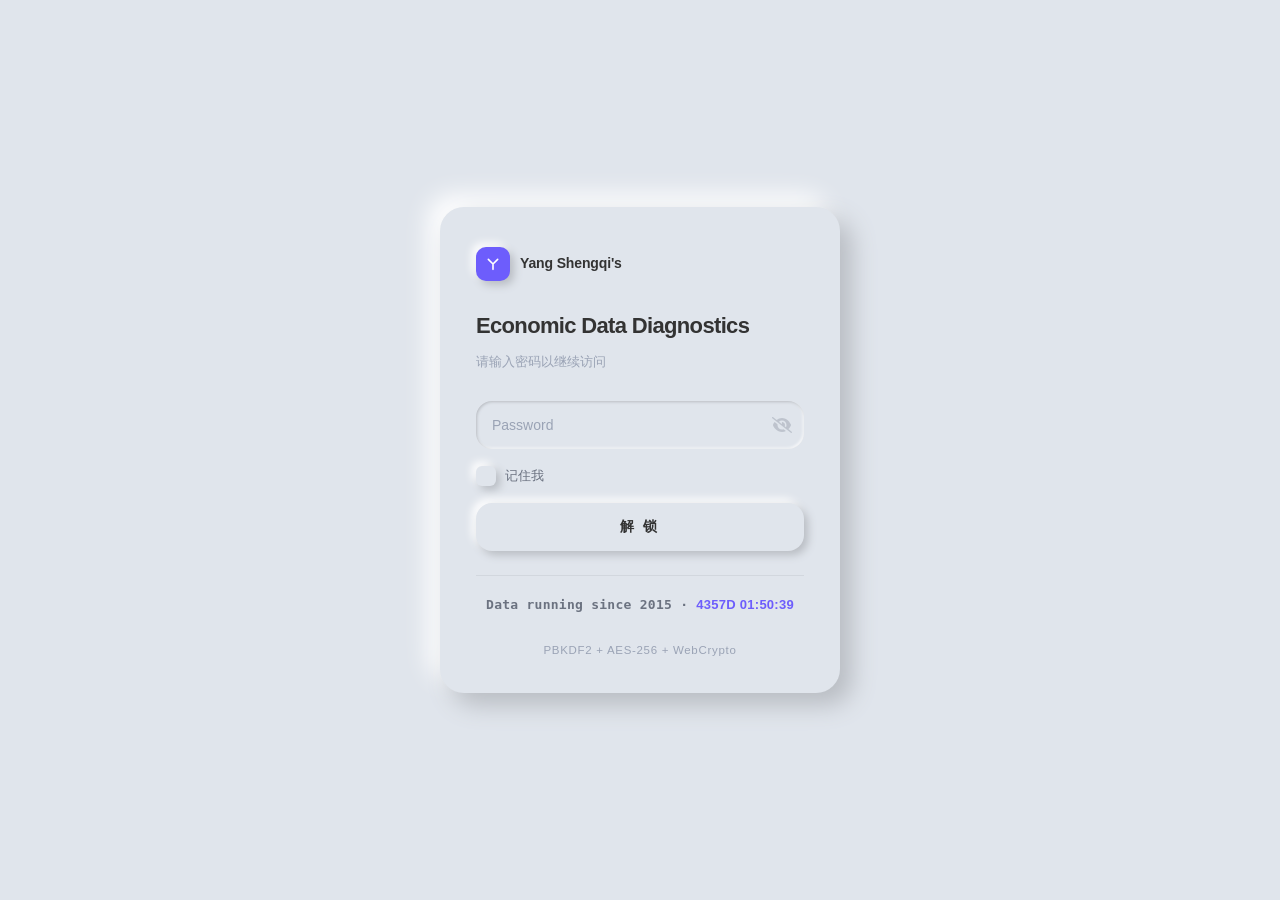
==== Economic-Data-Diagnostics.html @ 1b97c03e "Add files via upload" ====
<!DOCTYPE html>
<html lang="zh-CN">
<head>
    <meta charset="utf-8" />
    <meta name="robots" content="noindex, nofollow, nosnippet, noarchive">
    <title>Yang Shengqi's</title>
    <link rel="icon" href="images/favicon.ico">
    <meta name="viewport" content="width=device-width, initial-scale=1" />

    <meta http-equiv="cache-control" content="no-cache, no-store, must-revalidate" />
    <meta http-equiv="expires" content="0" />
    <meta http-equiv="pragma" content="no-cache" />

    <style>
        /* ============================================================
         * 新拟物 · 全局变量
         * ============================================================ */
        :root{
            --bg:#e0e5ec;
            --shadow-dark:#b8bcc2;
            --shadow-light:#ffffff;

            --accent:#6d5dfc;
            --accent-2:#35c7b3;
            --accent-3:#f0a44a;

            --text:#333333;
            --text-2:#6b7280;
            --text-3:#9aa3b5;

            --sh-out-xs:2px 2px 4px var(--shadow-dark),-2px -2px 4px var(--shadow-light);
            --sh-out-sm:4px 4px 8px var(--shadow-dark),-4px -4px 8px var(--shadow-light);
            --sh-out:8px 8px 16px var(--shadow-dark),-8px -8px 16px var(--shadow-light);
            --sh-out-lg:12px 12px 24px var(--shadow-dark),-12px -12px 24px var(--shadow-light);
            --sh-hover:2px 2px 4px var(--shadow-dark),-2px -2px 4px var(--shadow-light);
            --sh-in-xs:inset 1px 1px 3px var(--shadow-dark),inset -1px -1px 3px var(--shadow-light);
            --sh-in-sm:inset 3px 3px 6px var(--shadow-dark),inset -3px -3px 6px var(--shadow-light);
            --sh-in:inset 6px 6px 12px var(--shadow-dark),inset -6px -6px 12px var(--shadow-light);

            --r-sm:12px;
            --r-md:16px;
            --r-lg:24px;
            --r-full:999px;

            --t:300ms ease-in-out;

            --font:"Microsoft YaHei","PingFang SC","Hiragino Sans GB",
                   "Segoe UI",Roboto,Helvetica,Arial,
                   "Noto Sans SC","Source Han Sans SC",sans-serif;
            --font-mono:ui-monospace,SFMono-Regular,"SF Mono",
                        Menlo,Consolas,monospace;
        }

        /* ============================================================
         * 重置
         * ============================================================ */
        *,*::before,*::after{ box-sizing:border-box; font-family:var(--font); }
        html,body{ height:100%; margin:0; padding:0; }

        body{
            background:var(--bg);
            color:var(--text);
            font-size:14px;
            line-height:1.7;
            -webkit-font-smoothing:antialiased;
            -moz-osx-font-smoothing:grayscale;
            overflow:hidden;
        }

        /* ============================================================
         * 工具类（脚本依赖，不可删）
         * ============================================================ */
        .hidden{ display:none !important; }

        /* ============================================================
         * 加载屏
         * ============================================================ */
        #staticrypt_loading{
            position:fixed;
            inset:0;
            z-index:100;
            display:grid;
            place-items:center;
            background:var(--bg);
        }
        .spinner{
            width:38px;height:38px;border-radius:50%;
            border:3px solid transparent;
            box-shadow:var(--sh-out-sm);
            background:var(--bg);
            position:relative;
            animation:spin .9s linear infinite;
        }
        .spinner::after{
            content:"";
            position:absolute;
            inset:6px;
            border-radius:50%;
            border:3px solid transparent;
            border-top-color:var(--accent);
            animation:spin .9s linear infinite reverse;
        }
        @keyframes spin{ to{ transform:rotate(360deg); } }

        /* ============================================================
         * 内容容器
         * ============================================================ */
        #staticrypt_content{
            position:relative;
            z-index:1;
            min-height:100%;
            display:grid;
            place-items:center;
            padding:24px;
            animation:fadeUp .6s var(--t) both;
        }
        @keyframes fadeUp{
            from{ opacity:0; transform:translateY(16px); }
            to  { opacity:1; transform:translateY(0); }
        }

        /* ============================================================
         * 登录卡片（新拟物：凸起）
         * ============================================================ */
        .card{
            position:relative;
            width:min(400px,100%);
            padding:40px 36px 32px;
            border-radius:var(--r-lg);
            background:var(--bg);
            box-shadow:var(--sh-out-lg);
        }

        /* ---------- 品牌 ---------- */
        .brand{
            display:flex;
            align-items:center;
            gap:10px;
            margin-bottom:26px;
        }
        .brand .mark{
            width:34px;height:34px;
            border-radius:10px;
            flex:0 0 auto;
            display:grid;
            place-items:center;
            color:#fff;
            font-size:16px;
            font-weight:800;
            line-height:1;
            padding-bottom:1px;
            background:var(--accent);
            box-shadow:var(--sh-out-sm);
        }
        .brand .name{
            font-size:14px;
            font-weight:700;
            letter-spacing:-.01em;
            color:var(--text);
        }

        /* ---------- 标题 ---------- */
        .title{
            position:relative;
            margin:0 0 6px;
            font-size:22px;
            font-weight:800;
            letter-spacing:-.03em;
            color:var(--text);
        }
        .sub{
            margin:0 0 28px;
            font-size:13px;
            color:var(--text-3);
        }

        /* ============================================================
         * 表单
         * ============================================================ */
        .form{ display:flex; flex-direction:column; gap:14px; }

        /* 凹陷输入框 */
        .pwd{
            position:relative;
            border-radius:var(--r-md);
            background:var(--bg);
            box-shadow:var(--sh-in);
            transition:box-shadow var(--t);
        }
        .pwd:focus-within{
            box-shadow:var(--sh-in-xs);
        }
        .pwd input{
            width:100%;
            height:48px;
            padding:0 48px 0 16px;
            border:0;
            outline:0;
            background:transparent;
            color:var(--text);
            font-size:14px;
            font-family:inherit;
            letter-spacing:.02em;
        }
        .pwd input::placeholder{
            color:var(--text-3);
            letter-spacing:0;
        }

        .staticrypt-toggle-password-visibility{
            position:absolute;
            top:50%;
            right:12px;
            width:20px;height:20px;
            padding:0;margin:0;
            transform:translateY(-50%);
            cursor:pointer;
            opacity:.45;
            transition:opacity var(--t),transform var(--t);
            user-select:none;
            /* 让 base64 里的黑色 SVG 变浅灰 */
            filter:invert(60%) sepia(8%) saturate(400%) hue-rotate(180deg);
        }
        .staticrypt-toggle-password-visibility:hover{
            opacity:1;
            transform:translateY(-50%) scale(1.08);
        }
        .staticrypt-toggle-password-visibility:focus-visible{
            opacity:1;
            outline:2px solid var(--accent);
            outline-offset:2px;
            border-radius:4px;
        }

        /* ---------- 记住我 ---------- */
        .remember{
            display:flex;
            align-items:center;
            gap:9px;
            font-size:13px;
            color:var(--text-2);
            cursor:pointer;
            user-select:none;
            padding:2px 0;
        }
        .remember input[type="checkbox"]{
            appearance:none;
            -webkit-appearance:none;
            width:20px;height:20px;
            margin:0;
            flex:0 0 auto;
            border-radius:6px;
            background:var(--bg);
            box-shadow:var(--sh-out-sm);
            cursor:pointer;
            position:relative;
            transition:box-shadow var(--t);
        }
        .remember input[type="checkbox"]:hover{
            box-shadow:var(--sh-hover);
        }
        .remember input[type="checkbox"]:checked{
            box-shadow:var(--sh-in-sm);
        }
        .remember input[type="checkbox"]:checked::after{
            content:"";
            position:absolute;
            left:6px;top:2px;
            width:6px;height:11px;
            border:solid var(--accent);
            border-width:0 2px 2px 0;
            transform:rotate(45deg);
        }

        /* ---------- 提交按钮（新拟物：凸起 → hover 缩小 → active 凹陷） ---------- */
        .submit{
            position:relative;
            height:48px;
            border:0;
            border-radius:var(--r-md);
            background:var(--bg);
            color:var(--text);
            font-family:inherit;
            font-size:14px;
            font-weight:650;
            letter-spacing:.18em;
            cursor:pointer;
            box-shadow:var(--sh-out-sm);
            transition:box-shadow var(--t),color var(--t);
        }
        .submit:hover{
            color:var(--accent);
            box-shadow:var(--sh-hover);
        }
        .submit:active{
            box-shadow:var(--sh-in-sm);
        }
        .submit:focus-visible{
            outline:2px solid var(--accent);
            outline-offset:3px;
        }
        .submit span{ position:relative; z-index:1; }

        /* ============================================================
         * 页脚 + 运行时长
         * ============================================================ */
        .foot{
            margin-top:24px;
            padding-top:18px;
            border-top:1px solid rgba(184,188,194,.35);
            text-align:center;
            font-size:11.5px;
            letter-spacing:.06em;
            color:var(--text-3);
        }
        .foot .timer{
            display:block;
            margin-bottom:6px;
            font-family:var(--font-mono);
            font-size:13px;
            font-weight:700;
            letter-spacing:.02em;
            color:var(--text-2);
        }
        .foot .timer #display{
            color:var(--accent);
            font-variant-numeric:tabular-nums;
        }

        /* ============================================================
         * 响应式
         * ============================================================ */
        @media (max-width:480px){
            #staticrypt_content{ padding:16px; }
            .card{ padding:32px 24px 26px; }
            .title{ font-size:20px; }
        }

        /* ============================================================
         * 无障碍：减少动效
         * ============================================================ */
        @media (prefers-reduced-motion: reduce){
            *,*::before,*::after{
                animation-duration:.01ms !important;
                transition-duration:.01ms !important;
            }
        }
    </style>
</head>

<body>

    <!-- 加载屏（id 不可改） -->
    <div id="staticrypt_loading">
        <div class="spinner"></div>
    </div>

    <!-- 表单容器（id 不可改） -->
    <div id="staticrypt_content" class="hidden">
        <main class="card">

            <div class="brand">
                <span class="mark">
                  <svg viewBox="0 0 24 24" width="16" height="16"
                       fill="none" stroke="#fff" stroke-width="2.4"
                       stroke-linecap="round" stroke-linejoin="round">
                    <path d="M5 5 L12 12 L19 5 M12 12 L12 20"/>
                  </svg>
                </span>
                <span class="name">Yang Shengqi's</span>
            </div>

            <h1 class="title">Economic Data Diagnostics</h1>
            <p class="sub">请输入密码以继续访问</p>

            <form id="staticrypt-form" action="#" method="post" class="form">

                <div class="pwd">
                    <input
                        id="staticrypt-password"
                        type="password"
                        name="password"
                        placeholder="Password"
                        autofocus
                    />
                    <img
                        class="staticrypt-toggle-password-visibility"
                        tabindex="0"
                        role="button"
                        alt="显示密码"
                        aria-label="显示密码"
                        title="显示密码"
                        onkeydown="if(event.key==='Enter'||event.key===' '){event.preventDefault();this.click();}"
                        src="[data-uri]"
                    />
                </div>

                <label id="staticrypt-remember-label" class="remember hidden">
                    <input id="staticrypt-remember" type="checkbox" name="remember" />
                    <span>记住我</span>
                </label>

                <button type="submit" class="submit">
                    <span>解 锁</span>
                </button>

            </form>

            <div class="foot">
                <span class="timer">
                    Data running since 2015 · <span id="display">--</span>
                </span>
                <br>
                PBKDF2 + AES-256 + WebCrypto
            </div>

        </main>
    </div>


    <!-- 加密JS开始 -->
        <script>
            // these variables will be filled when generating the file - the template format is 'variable_name'
            const staticryptInitiator = 
            ((function(){
  const exports = {};
  const cryptoEngine = ((function(){
  const exports = {};
  const { subtle } = crypto;

const IV_BITS = 16 * 8;
const HEX_BITS = 4;
const ENCRYPTION_ALGO = "AES-CBC";

/**
 * Translates between utf8 encoded hexadecimal strings
 * and Uint8Array bytes.
 */
const HexEncoder = {
    /**
     * hex string -> bytes
     * @param {string} hexString
     * @returns {Uint8Array}
     */
    parse: function (hexString) {
        if (hexString.length % 2 !== 0) throw "Invalid hexString";
        const arrayBuffer = new Uint8Array(hexString.length / 2);

        for (let i = 0; i < hexString.length; i += 2) {
            const byteValue = parseInt(hexString.substring(i, i + 2), 16);
            if (isNaN(byteValue)) {
                throw "Invalid hexString";
            }
            arrayBuffer[i / 2] = byteValue;
        }
        return arrayBuffer;
    },

    /**
     * bytes -> hex string
     * @param {Uint8Array} bytes
     * @returns {string}
     */
    stringify: function (bytes) {
        const hexBytes = [];

        for (let i = 0; i < bytes.length; ++i) {
            let byteString = bytes[i].toString(16);
            if (byteString.length < 2) {
                byteString = "0" + byteString;
            }
            hexBytes.push(byteString);
        }
        return hexBytes.join("");
    },
};

/**
 * Translates between utf8 strings and Uint8Array bytes.
 */
const UTF8Encoder = {
    parse: function (str) {
        return new TextEncoder().encode(str);
    },

    stringify: function (bytes) {
        return new TextDecoder().decode(bytes);
    },
};

/**
 * Salt and encrypt a msg with a password.
 */
async function encrypt(msg, hashedPassword) {
    // Must be 16 bytes, unpredictable, and preferably cryptographically random. However, it need not be secret.
    // https://developer.mozilla.org/en-US/docs/Web/API/SubtleCrypto/encrypt#parameters
    const iv = crypto.getRandomValues(new Uint8Array(IV_BITS / 8));

    const key = await subtle.importKey("raw", HexEncoder.parse(hashedPassword), ENCRYPTION_ALGO, false, ["encrypt"]);

    const encrypted = await subtle.encrypt(
        {
            name: ENCRYPTION_ALGO,
            iv: iv,
        },
        key,
        UTF8Encoder.parse(msg)
    );

    // iv will be 32 hex characters, we prepend it to the ciphertext for use in decryption
    return HexEncoder.stringify(iv) + HexEncoder.stringify(new Uint8Array(encrypted));
}
exports.encrypt = encrypt;

/**
 * Decrypt a salted msg using a password.
 *
 * @param {string} encryptedMsg
 * @param {string} hashedPassword
 * @returns {Promise<string>}
 */
async function decrypt(encryptedMsg, hashedPassword) {
    const ivLength = IV_BITS / HEX_BITS;
    const iv = HexEncoder.parse(encryptedMsg.substring(0, ivLength));
    const encrypted = encryptedMsg.substring(ivLength);

    const key = await subtle.importKey("raw", HexEncoder.parse(hashedPassword), ENCRYPTION_ALGO, false, ["decrypt"]);

    const outBuffer = await subtle.decrypt(
        {
            name: ENCRYPTION_ALGO,
            iv: iv,
        },
        key,
        HexEncoder.parse(encrypted)
    );

    return UTF8Encoder.stringify(new Uint8Array(outBuffer));
}
exports.decrypt = decrypt;

/**
 * Salt and hash the password so it can be stored in localStorage without opening a password reuse vulnerability.
 *
 * @param {string} password
 * @param {string} salt
 * @returns {Promise<string>}
 */
async function hashPassword(password, salt) {
    // we hash the password in multiple steps, each adding more iterations. This is because we used to allow less
    // iterations, so for backward compatibility reasons, we need to support going from that to more iterations.
    let hashedPassword = await hashLegacyRound(password, salt);

    hashedPassword = await hashSecondRound(hashedPassword, salt);

    return hashThirdRound(hashedPassword, salt);
}
exports.hashPassword = hashPassword;

/**
 * This hashes the password with 1k iterations. This is a low number, we need this function to support backwards
 * compatibility.
 *
 * @param {string} password
 * @param {string} salt
 * @returns {Promise<string>}
 */
function hashLegacyRound(password, salt) {
    return pbkdf2(password, salt, 1000, "SHA-1");
}
exports.hashLegacyRound = hashLegacyRound;

/**
 * Add a second round of iterations. This is because we used to use 1k, so for backwards compatibility with
 * remember-me/autodecrypt links, we need to support going from that to more iterations.
 *
 * @param hashedPassword
 * @param salt
 * @returns {Promise<string>}
 */
function hashSecondRound(hashedPassword, salt) {
    return pbkdf2(hashedPassword, salt, 14000, "SHA-256");
}
exports.hashSecondRound = hashSecondRound;

/**
 * Add a third round of iterations to bring total number to 600k. This is because we used to use 1k, then 15k, so for
 * backwards compatibility with remember-me/autodecrypt links, we need to support going from that to more iterations.
 *
 * @param hashedPassword
 * @param salt
 * @returns {Promise<string>}
 */
function hashThirdRound(hashedPassword, salt) {
    return pbkdf2(hashedPassword, salt, 585000, "SHA-256");
}
exports.hashThirdRound = hashThirdRound;

/**
 * Salt and hash the password so it can be stored in localStorage without opening a password reuse vulnerability.
 *
 * @param {string} password
 * @param {string} salt
 * @param {int} iterations
 * @param {string} hashAlgorithm
 * @returns {Promise<string>}
 */
async function pbkdf2(password, salt, iterations, hashAlgorithm) {
    const key = await subtle.importKey("raw", UTF8Encoder.parse(password), "PBKDF2", false, ["deriveBits"]);

    const keyBytes = await subtle.deriveBits(
        {
            name: "PBKDF2",
            hash: hashAlgorithm,
            iterations,
            salt: UTF8Encoder.parse(salt),
        },
        key,
        256
    );

    return HexEncoder.stringify(new Uint8Array(keyBytes));
}

function generateRandomSalt() {
    const bytes = crypto.getRandomValues(new Uint8Array(128 / 8));

    return HexEncoder.stringify(new Uint8Array(bytes));
}
exports.generateRandomSalt = generateRandomSalt;

async function signMessage(hashedPassword, message) {
    const key = await subtle.importKey(
        "raw",
        HexEncoder.parse(hashedPassword),
        {
            name: "HMAC",
            hash: "SHA-256",
        },
        false,
        ["sign"]
    );
    const signature = await subtle.sign("HMAC", key, UTF8Encoder.parse(message));

    return HexEncoder.stringify(new Uint8Array(signature));
}
exports.signMessage = signMessage;

function getRandomAlphanum() {
    const possibleCharacters = "abcdefghijklmnopqrstuvwxyzABCDEFGHIJKLMNOPQRSTUVWXYZ0123456789";

    let byteArray;
    let parsedInt;

    // Keep generating new random bytes until we get a value that falls
    // within a range that can be evenly divided by possibleCharacters.length
    do {
        byteArray = crypto.getRandomValues(new Uint8Array(1));
        // extract the lowest byte to get an int from 0 to 255 (probably unnecessary, since we're only generating 1 byte)
        parsedInt = byteArray[0] & 0xff;
    } while (parsedInt >= 256 - (256 % possibleCharacters.length));

    // Take the modulo of the parsed integer to get a random number between 0 and totalLength - 1
    const randomIndex = parsedInt % possibleCharacters.length;

    return possibleCharacters[randomIndex];
}

/**
 * Generate a random string of a given length.
 *
 * @param {int} length
 * @returns {string}
 */
function generateRandomString(length) {
    let randomString = "";

    for (let i = 0; i < length; i++) {
        randomString += getRandomAlphanum();
    }

    return randomString;
}
exports.generateRandomString = generateRandomString;

  return exports;
})());
const codec = ((function(){
  const exports = {};
  /**
 * Initialize the codec with the provided cryptoEngine - this return functions to encode and decode messages.
 *
 * @param cryptoEngine - the engine to use for encryption / decryption
 */
function init(cryptoEngine) {
    const exports = {};

    /**
     * Top-level function for encoding a message.
     * Includes password hashing, encryption, and signing.
     *
     * @param {string} msg
     * @param {string} password
     * @param {string} salt
     *
     * @returns {string} The encoded text
     */
    async function encode(msg, password, salt) {
        const hashedPassword = await cryptoEngine.hashPassword(password, salt);

        const encrypted = await cryptoEngine.encrypt(msg, hashedPassword);

        // we use the hashed password in the HMAC because this is effectively what will be used a password (so we can store
        // it in localStorage safely, we don't use the clear text password)
        const hmac = await cryptoEngine.signMessage(hashedPassword, encrypted);

        return hmac + encrypted;
    }
    exports.encode = encode;

    /**
     * Encode using a password that has already been hashed. This is useful to encode multiple messages in a row, that way
     * we don't need to hash the password multiple times.
     *
     * @param {string} msg
     * @param {string} hashedPassword
     *
     * @returns {string} The encoded text
     */
    async function encodeWithHashedPassword(msg, hashedPassword) {
        const encrypted = await cryptoEngine.encrypt(msg, hashedPassword);

        // we use the hashed password in the HMAC because this is effectively what will be used a password (so we can store
        // it in localStorage safely, we don't use the clear text password)
        const hmac = await cryptoEngine.signMessage(hashedPassword, encrypted);

        return hmac + encrypted;
    }
    exports.encodeWithHashedPassword = encodeWithHashedPassword;

    /**
     * Top-level function for decoding a message.
     * Includes signature check and decryption.
     *
     * @param {string} signedMsg
     * @param {string} hashedPassword
     * @param {string} salt
     * @param {int} backwardCompatibleAttempt
     * @param {string} originalPassword
     *
     * @returns {Object} {success: true, decoded: string} | {success: false, message: string}
     */
    async function decode(signedMsg, hashedPassword, salt, backwardCompatibleAttempt = 0, originalPassword = "") {
        const encryptedHMAC = signedMsg.substring(0, 64);
        const encryptedMsg = signedMsg.substring(64);
        const decryptedHMAC = await cryptoEngine.signMessage(hashedPassword, encryptedMsg);

        if (decryptedHMAC !== encryptedHMAC) {
            // we have been raising the number of iterations in the hashing algorithm multiple times, so to support the old
            // remember-me/autodecrypt links we need to try bringing the old hashes up to speed.
            originalPassword = originalPassword || hashedPassword;
            if (backwardCompatibleAttempt === 0) {
                const updatedHashedPassword = await cryptoEngine.hashThirdRound(originalPassword, salt);

                return decode(signedMsg, updatedHashedPassword, salt, backwardCompatibleAttempt + 1, originalPassword);
            }
            if (backwardCompatibleAttempt === 1) {
                let updatedHashedPassword = await cryptoEngine.hashSecondRound(originalPassword, salt);
                updatedHashedPassword = await cryptoEngine.hashThirdRound(updatedHashedPassword, salt);

                return decode(signedMsg, updatedHashedPassword, salt, backwardCompatibleAttempt + 1, originalPassword);
            }

            return { success: false, message: "Signature mismatch" };
        }

        return {
            success: true,
            decoded: await cryptoEngine.decrypt(encryptedMsg, hashedPassword),
        };
    }
    exports.decode = decode;

    return exports;
}
exports.init = init;

  return exports;
})());
const decode = codec.init(cryptoEngine).decode;

/**
 * Initialize the staticrypt module, that exposes functions callbable by the password_template.
 *
 * @param {{
 *  staticryptEncryptedMsgUniqueVariableName: string,
 *  isRememberEnabled: boolean,
 *  rememberDurationInDays: number,
 *  staticryptSaltUniqueVariableName: string,
 * }} staticryptConfig - object of data that is stored on the password_template at encryption time.
 *
 * @param {{
 *  rememberExpirationKey: string,
 *  rememberPassphraseKey: string,
 *  replaceHtmlCallback: function,
 *  clearLocalStorageCallback: function,
 * }} templateConfig - object of data that can be configured by a custom password_template.
 */
function init(staticryptConfig, templateConfig) {
    const exports = {};

    /**
     * Decrypt our encrypted page, replace the whole HTML.
     *
     * @param {string} hashedPassword
     * @returns {Promise<boolean>}
     */
    async function decryptAndReplaceHtml(hashedPassword) {
        const { staticryptEncryptedMsgUniqueVariableName, staticryptSaltUniqueVariableName } = staticryptConfig;
        const { replaceHtmlCallback } = templateConfig;

        const result = await decode(
            staticryptEncryptedMsgUniqueVariableName,
            hashedPassword,
            staticryptSaltUniqueVariableName
        );
        if (!result.success) {
            return false;
        }
        const plainHTML = result.decoded;

        // if the user configured a callback call it, otherwise just replace the whole HTML
        if (typeof replaceHtmlCallback === "function") {
            replaceHtmlCallback(plainHTML);
        } else {
            document.write(plainHTML);
            document.close();
        }

        return true;
    }

    /**
     * Attempt to decrypt the page and replace the whole HTML.
     *
     * @param {string} password
     * @param {boolean} isRememberChecked
     *
     * @returns {Promise<{isSuccessful: boolean, hashedPassword?: string}>} - we return an object, so that if we want to
     *   expose more information in the future we can do it without breaking the password_template
     */
    async function handleDecryptionOfPage(password, isRememberChecked) {
        const { staticryptSaltUniqueVariableName } = staticryptConfig;

        // decrypt and replace the whole page
        const hashedPassword = await cryptoEngine.hashPassword(password, staticryptSaltUniqueVariableName);
        return handleDecryptionOfPageFromHash(hashedPassword, isRememberChecked);
    }
    exports.handleDecryptionOfPage = handleDecryptionOfPage;

    async function handleDecryptionOfPageFromHash(hashedPassword, isRememberChecked) {
        const { isRememberEnabled, rememberDurationInDays } = staticryptConfig;
        const { rememberExpirationKey, rememberPassphraseKey } = templateConfig;

        const isDecryptionSuccessful = await decryptAndReplaceHtml(hashedPassword);

        if (!isDecryptionSuccessful) {
            return {
                isSuccessful: false,
                hashedPassword,
            };
        }

        // remember the hashedPassword and set its expiration if necessary
        if (isRememberEnabled && isRememberChecked) {
            window.localStorage.setItem(rememberPassphraseKey, hashedPassword);

            // set the expiration if the duration isn't 0 (meaning no expiration)
            if (rememberDurationInDays > 0) {
                window.localStorage.setItem(
                    rememberExpirationKey,
                    (new Date().getTime() + rememberDurationInDays * 24 * 60 * 60 * 1000).toString()
                );
            }
        }

        return {
            isSuccessful: true,
            hashedPassword,
        };
    }
    exports.handleDecryptionOfPageFromHash = handleDecryptionOfPageFromHash;

    /**
     * Clear localstorage from staticrypt related values
     */
    function clearLocalStorage() {
        const { clearLocalStorageCallback, rememberExpirationKey, rememberPassphraseKey } = templateConfig;

        if (typeof clearLocalStorageCallback === "function") {
            clearLocalStorageCallback();
        } else {
            localStorage.removeItem(rememberPassphraseKey);
            localStorage.removeItem(rememberExpirationKey);
        }
    }

    async function handleDecryptOnLoad() {
        let isSuccessful = await decryptOnLoadFromUrl();

        if (!isSuccessful) {
            isSuccessful = await decryptOnLoadFromRememberMe();
        }

        return { isSuccessful };
    }
    exports.handleDecryptOnLoad = handleDecryptOnLoad;

    /**
     * Clear storage if we are logging out
     *
     * @returns {boolean} - whether we logged out
     */
    function logoutIfNeeded() {
        const logoutKey = "staticrypt_logout";

        // handle logout through query param
        const queryParams = new URLSearchParams(window.location.search);
        if (queryParams.has(logoutKey)) {
            clearLocalStorage();
            return true;
        }

        // handle logout through URL fragment
        const hash = window.location.hash.substring(1);
        if (hash.includes(logoutKey)) {
            clearLocalStorage();
            return true;
        }

        return false;
    }

    /**
     * To be called on load: check if we want to try to decrypt and replace the HTML with the decrypted content, and
     * try to do it if needed.
     *
     * @returns {Promise<boolean>} true if we derypted and replaced the whole page, false otherwise
     */
    async function decryptOnLoadFromRememberMe() {
        const { rememberDurationInDays } = staticryptConfig;
        const { rememberExpirationKey, rememberPassphraseKey } = templateConfig;

        // if we are login out, terminate
        if (logoutIfNeeded()) {
            return false;
        }

        // if there is expiration configured, check if we're not beyond the expiration
        if (rememberDurationInDays && rememberDurationInDays > 0) {
            const expiration = localStorage.getItem(rememberExpirationKey),
                isExpired = expiration && new Date().getTime() > parseInt(expiration);

            if (isExpired) {
                clearLocalStorage();
                return false;
            }
        }

        const hashedPassword = localStorage.getItem(rememberPassphraseKey);

        if (hashedPassword) {
            // try to decrypt
            const isDecryptionSuccessful = await decryptAndReplaceHtml(hashedPassword);

            // if the decryption is unsuccessful the password might be wrong - silently clear the saved data and let
            // the user fill the password form again
            if (!isDecryptionSuccessful) {
                clearLocalStorage();
                return false;
            }

            return true;
        }

        return false;
    }

    async function decryptOnLoadFromUrl() {
        const passwordKey = "staticrypt_pwd";
        const rememberMeKey = "remember_me";

        // try to get the password from the query param (for backward compatibility - we now want to avoid this method,
        // since it sends the hashed password to the server which isn't needed)
        const queryParams = new URLSearchParams(window.location.search);
        const hashedPasswordQuery = queryParams.get(passwordKey);
        const rememberMeQuery = queryParams.get(rememberMeKey);

        const urlFragment = window.location.hash.substring(1);
        // get the password from the url fragment
        const hashedPasswordRegexMatch = urlFragment.match(new RegExp(passwordKey + "=([^&]*)"));
        const hashedPasswordFragment = hashedPasswordRegexMatch ? hashedPasswordRegexMatch[1] : null;
        const rememberMeFragment = urlFragment.includes(rememberMeKey);

        const hashedPassword = hashedPasswordFragment || hashedPasswordQuery;
        const rememberMe = rememberMeFragment || rememberMeQuery;

        if (hashedPassword) {
            return handleDecryptionOfPageFromHash(hashedPassword, rememberMe);
        }

        return false;
    }

    return exports;
}
exports.init = init;

  return exports;
})());
        ;
            const templateError = "template_error",
                templateToggleAltShow = "template_toggle_show",
                templateToggleAltHide = "template_toggle_hide",
                isRememberEnabled = true,
                staticryptConfig = {"staticryptEncryptedMsgUniqueVariableName":"[base64]","isRememberEnabled":true,"rememberDurationInDays":0,"staticryptSaltUniqueVariableName":"43d5bb9ac2836ddf1a710d6e1bbbc2e8"};

            // you can edit these values to customize some of the behavior of StatiCrypt
            const templateConfig = {
                rememberExpirationKey: "staticrypt_expiration",
                rememberPassphraseKey: "staticrypt_passphrase",
                replaceHtmlCallback: null,
                clearLocalStorageCallback: null,
            };

            // init the staticrypt engine
            const staticrypt = staticryptInitiator.init(staticryptConfig, templateConfig);

            // try to automatically decrypt on load if there is a saved password
            window.onload = async function () {
                const { isSuccessful } = await staticrypt.handleDecryptOnLoad();

                // if we didn't decrypt anything on load, show the password prompt. Otherwise the content has already been
                // replaced, no need to do anything
                if (!isSuccessful) {
                    // hide loading screen
                    document.getElementById("staticrypt_loading").classList.add("hidden");
                    document.getElementById("staticrypt_content").classList.remove("hidden");
                    document.getElementById("staticrypt-password").focus();

                    // show the remember me checkbox
                    if (isRememberEnabled) {
                        document.getElementById("staticrypt-remember-label").classList.remove("hidden");
                    }
                }
            };

            // toggle password visibility
            const toggleIcon = document.querySelector(".staticrypt-toggle-password-visibility");
            // these two icons are coming from FontAwesome
            const imgSrcEyeClosed =
                "[data-uri]";
            const imgSrcEyeOpened =
                "[data-uri]";
            toggleIcon.addEventListener("click", function () {
                const passwordInput = document.getElementById("staticrypt-password");
                if (passwordInput.type === "password") {
                    passwordInput.type = "text";
                    toggleIcon.src = imgSrcEyeOpened;
                    toggleIcon.alt = templateToggleAltHide;
                    toggleIcon.title = templateToggleAltHide;
                } else {
                    passwordInput.type = "password";
                    toggleIcon.src = imgSrcEyeClosed;
                    toggleIcon.alt = templateToggleAltShow;
                    toggleIcon.title = templateToggleAltShow;
                }
            });

            // handle password form submission
            document.getElementById("staticrypt-form").addEventListener("submit", async function (e) {
                e.preventDefault();

                const password = document.getElementById("staticrypt-password").value,
                    isRememberChecked = document.getElementById("staticrypt-remember").checked;

                const { isSuccessful } = await staticrypt.handleDecryptionOfPage(password, isRememberChecked);

                if (!isSuccessful) {
                    alert(templateError);
                }
            });
        </script>
    <!-- 加密JS结束 -->


    <script>
    /* 运行时长（新拟物模板保留） */
    (function(){
      'use strict';

      var startDate = new Date(2015, 0, 1, 0, 0, 0);  // 2015-01-01
      var display = document.getElementById('display');
      if (!display) return;

      function pad(n){ return String(n).padStart(2, '0'); }

      function format(ms){
        var s = Math.floor(ms / 1000);
        var d = Math.floor(s / 86400);
        var h = Math.floor((s % 86400) / 3600);
        var m = Math.floor((s % 3600) / 60);
        var ss = s % 60;
        return d + 'D ' + pad(h) + ':' + pad(m) + ':' + pad(ss);
      }

      function render(){
        display.textContent = format(Date.now() - startDate.getTime());
      }

      render();
      setInterval(render, 1000);
    })();
    </script>

</body>
</html>
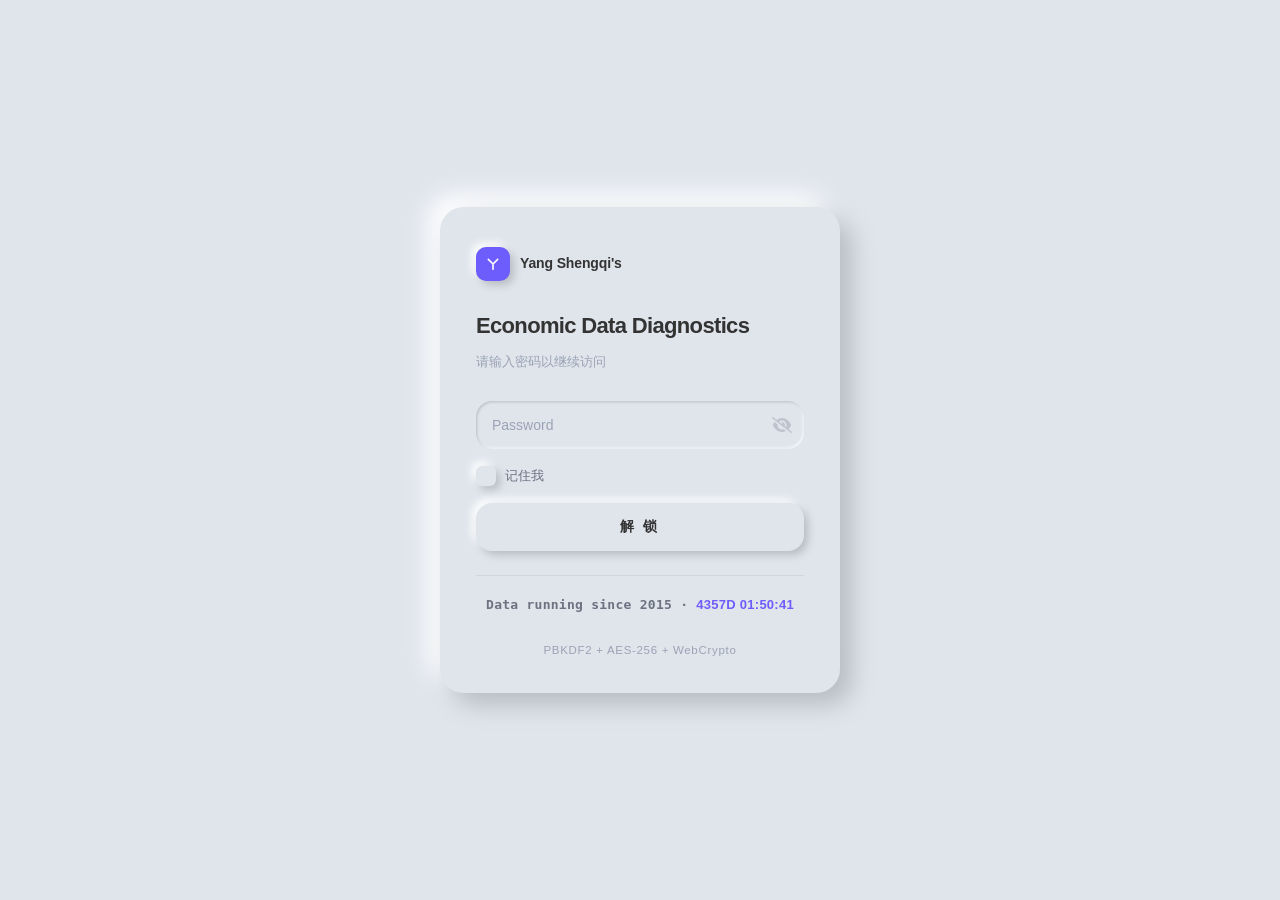
==== commit d4fd62af: "Update Economic-Data-Diagnostics.html" ====
--- a/Economic-Data-Diagnostics.html
+++ b/Economic-Data-Diagnostics.html
@@ -1023,7 +1023,7 @@
                 templateToggleAltShow = "template_toggle_show",
                 templateToggleAltHide = "template_toggle_hide",
                 isRememberEnabled = true,
-                staticryptConfig = {"staticryptEncryptedMsgUniqueVariableName":"[base64]","isRememberEnabled":true,"rememberDurationInDays":0,"staticryptSaltUniqueVariableName":"43d5bb9ac2836ddf1a710d6e1bbbc2e8"};
+                staticryptConfig = {"staticryptEncryptedMsgUniqueVariableName":"[base64]","isRememberEnabled":true,"rememberDurationInDays":0,"staticryptSaltUniqueVariableName":"fbb3f36a0de69dd86c0b413e32c86318"};
 
             // you can edit these values to customize some of the behavior of StatiCrypt
             const templateConfig = {
@@ -1124,4 +1124,4 @@
     </script>
 
 </body>
-</html>+</html>
